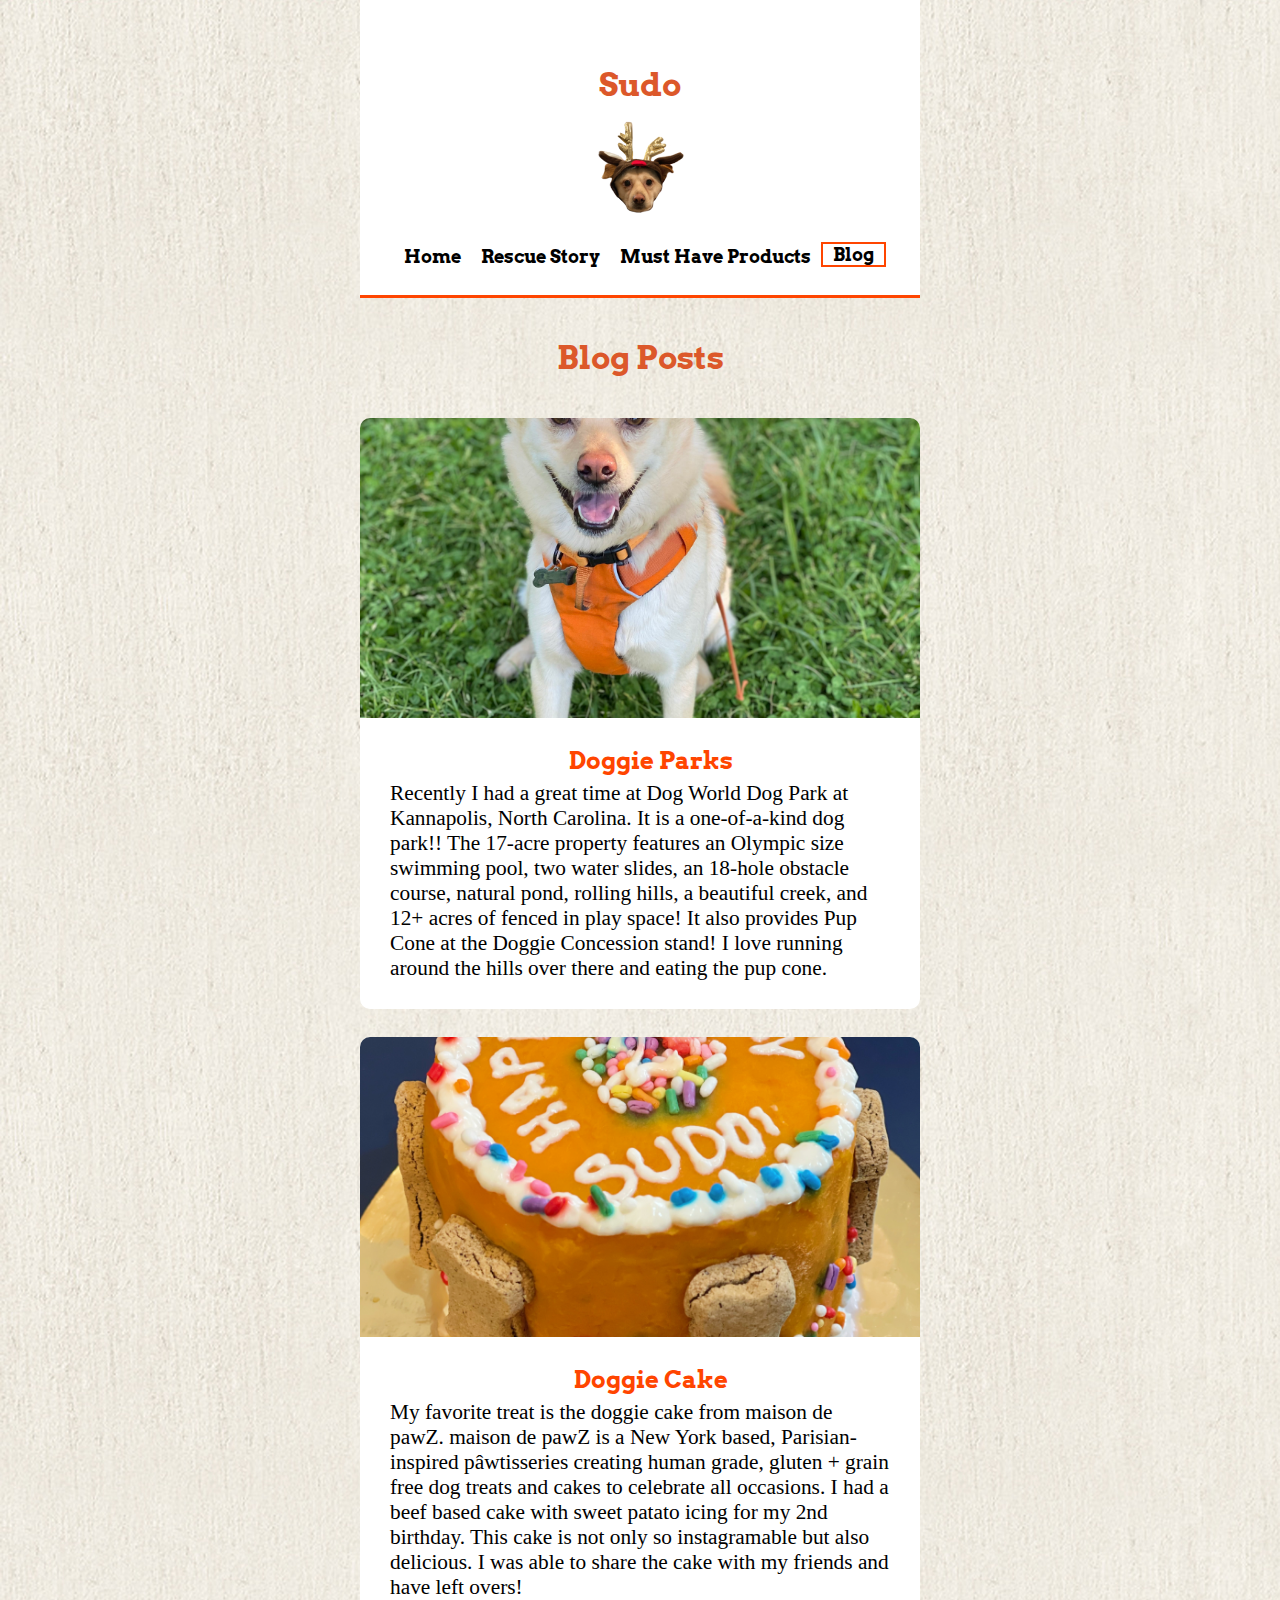
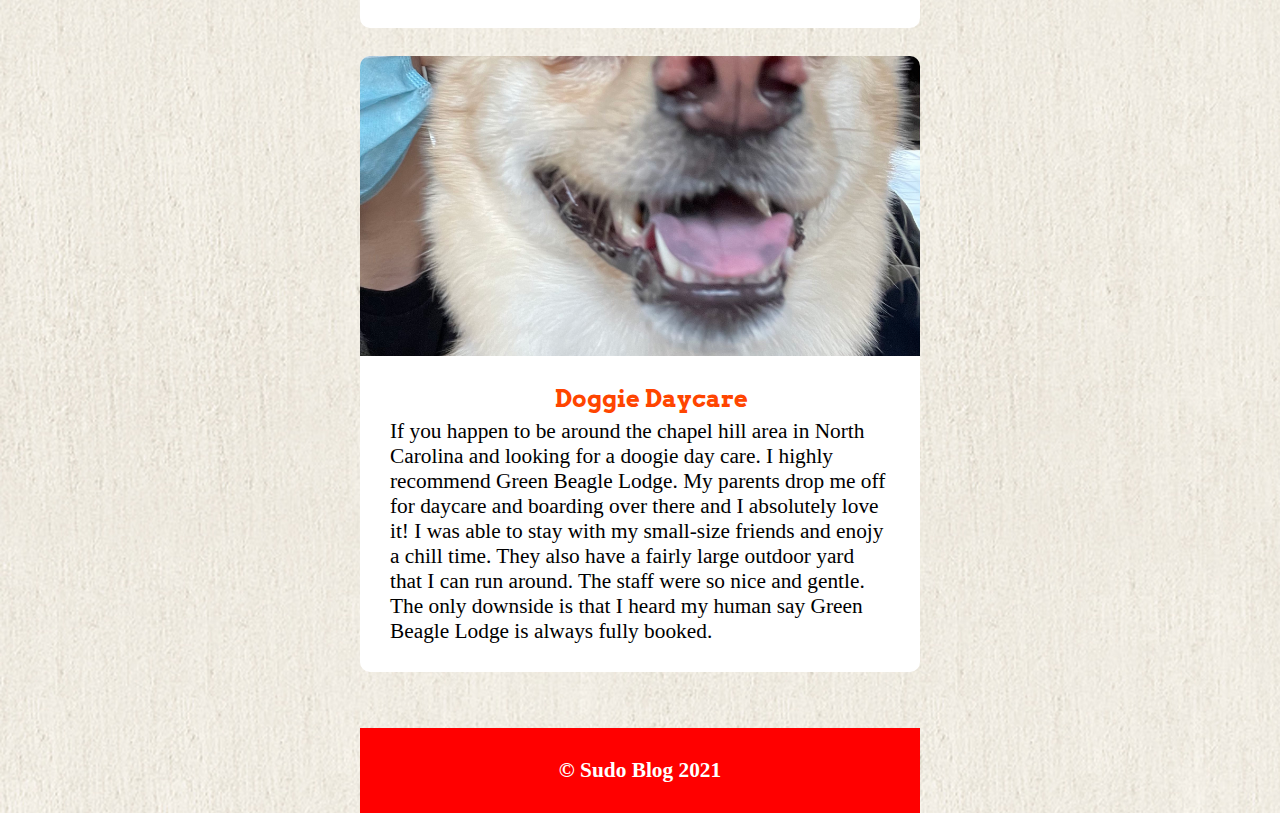
==== blog.html @ 97e392d0 "Add files via upload" ====
<!DOCTYPE html>
<html lang="en">

<head>
  <meta charset="utf-8">
  <meta name="viewport" content="width=device-width, initial-scale=1.0">
  <link rel="stylesheet" type="text/css" href="css/html5reset.css">
  <link rel="stylesheet" type="text/css" href="css/starter.css">
  <link rel="stylesheet" type="text/css" href="css/style.css">
  <link rel="favicon" type="image/png" href="images/logo 1.png"/>
  <link rel="preconnect" href="https://fonts.googleapis.com">
  <link rel="preconnect" href="https://fonts.gstatic.com" crossorigin>
  <link href="https://fonts.googleapis.com/css2?family=Arvo:ital,wght@0,400;0,700;1,400;1,700&display=swap"
    rel="stylesheet">

  <title>Blog Posts</title>
</head>

<body>
  <a class="skip">Skip to Main Content</a>
  <header id="navbar">
    <h1>Sudo</h1>
    <img src="images/logo 1.png" alt="" id="logo">
    <nav>
      <ul class="nav_links">
        <li class="nav_item"><a href="index.html">Home</a></li>
        <li class="nav_item"><a href="rescue.html">Rescue Story</a></li>
        <li class="nav_item"><a href="products.html">Must Have Products</a></li>
        <li class="nav_item current"><a href="blog.html">Blog</a></li>
      </ul>
    </nav>
  </header>
  <main class="about" id="skip">
    <h1>Blog Posts</h1>
  
    <div class="blog">
      <img class="blog-thumb" src="images/IMG_1020.jpg"></img>
      <h3 class="Blog-title"> Doggie Parks</h3>
      <p class="blog-content"> Recently I had a great time at Dog World Dog Park at Kannapolis, North Carolina. It is a one-of-a-kind dog park!!  The 17-acre property features an Olympic size swimming pool, two water slides, an 18-hole obstacle course, natural pond, rolling hills, a beautiful creek, and 12+ acres of fenced in play space! It also provides Pup Cone at the Doggie Concession stand! I love running around the hills over there and eating the pup cone. 
      </p>
    </div>
  
    <div class="blog">
      <img class="blog-thumb" src="images/IMG_1510.JPG"></img>
      <h3 class="blog-title"> Doggie Cake</h3>
      <p class="blog-content"> My favorite treat is the doggie cake from maison de pawZ. maison de pawZ  is a New York based, Parisian-inspired pâwtisseries creating human grade, gluten + grain free dog treats and cakes to celebrate all occasions. I had a beef based cake with sweet patato icing for my 2nd birthday. This cake is not only so instagramable but also delicious. I was able to share the cake with my friends and have left overs!   
      </p>
    </div>
  
    <div class="blog">
      <img class="blog-thumb" src="images/IMG_6121.jpg"></img>
      <h3 class="blog-title"> Doggie Daycare</h3>
      <p class="blog-content"> If you happen to be around the chapel hill area in North Carolina and looking for a doogie day care. I highly recommend Green Beagle Lodge. My parents drop me off for daycare and boarding over there and I absolutely love it! I was able to stay with my small-size friends and enojy a chill time. They also have a fairly large outdoor yard that I can run around. The staff were so nice and gentle. The only downside is that I heard my human say Green Beagle Lodge is always fully booked. 
      </p>
    </div>
  </main>

  <footer>
    <p>&copy; Sudo Blog 2021</p>
  </footer>
</body>

</html>
---- css/starter.css ----
body{
    margin: 0;
    padding: 0;
    font-size: 16pt; /* test for this! Make all sizes em or rem */
  }
  
  header{
    background: #fff;
    border-bottom: 3px solid orangered;
  }
  
  h1{
    font-size: 2em;
    text-align: center;
    line-height: 2;
  }
  
  h2{
    font-size: 1.5em;
    text-align: center;
    padding: 5px;
  }
  
  p {
    padding: 0 30px;
  }
  
  a.skip{
    background: white;
    left: 0;
    padding: 6px;
    position: absolute;
    top: -40px;
    -webkit-transition: top 1s ease-out;
    transition: top 1s ease-out;
    z-index: 1;
  }
  
  a.skip:focus{
    top:20px;
    color: black;
    text-decoration-style: solid;
  }
  
  *:focus{
    border: 2px solid rgb(255, 69, 0);
  }


  .nav_item a{
    padding: 10px;
  }
  
  .nav_item a:hover, a:focus{
    color: red;
    font-weight: bolder;
    text-decoration: underline;
    -webkit-text-decoration-style: wavy;
            text-decoration-style: wavy;
  }

  .pricing{
    min-height: 475px;
  }

  .card {
    margin: 12px;
    background: #fff;
    border-radius: 7px;
    padding: 0 0 25px 0;
  
  }

  .card > ul{
    list-style: none;
    padding-left: 5px;
  }
  
  .card > ul li {
    width: 90%;
    margin: 20px auto;
    
  }

.card button{
    width: 90%;
    height: 40px;
    border: 0;
    margin-left: 5%;
    border-radius: 7px;
    color: white;
    font-size: 1em;
  }
  
  .card h3{
    font-size: 4em;
    color: white;
    text-align: center;
  }
  
  .card_big{
    -webkit-transform: initial;
            transform: initial;
  }

  .gallery{
    min-height: 600px;
  }
  
  footer{
    background-color: red;
    color: white;
    padding: 30px;
    text-align: center;
    margin-top: 10%;
    font-weight: bolder;
  }
  
  footer p{
    font-weight: bolder;
  }

  @media screen and (min-width: 850px){
    .card_big{
        -webkit-transform: scaleY(1.1);
        transform: scaleY(1.1);
        z-index: -99;
  }
}
---- css/style.css ----
body {
  font-family: "Calibri, sans-serif";
  background-color: #f1f1f1;
  background-image: url("../images/bgimg.jpeg");
}

header {
  font-family: 'Arvo', serif;
  display: flex;
  flex-direction: column;
  align-items: center;
  padding: 5%;
  font-size: large;
  color: red;
}

.nav_links {
  display: flex;
  color: red;
  align-items: flex-end;
  justify-content: center;
  text-align: center;
  font-size: medium;
  padding-top: 5%;
  font-weight:900;
  font-size: large;

}

li.nav_item{
  color: red;
}

a:link {
  text-decoration: none;
}

.nav_links .current {
  text-decoration-style: wavy;
  color: yellow;
  border: 2px solid orangered;
}

figcaption {
  font-family: "Calibri, sans-serif";
  font-size: medium;
  text-align: center;
  padding-top: 5%;
}

h1 {
  font-size: xx-large;
  padding-top: 5%;
  font-family: 'Arvo', serif;
  color: #dc582a;
  font-weight: bold;
}

h2 {
  font-size: x-large;
  padding-top: 5%;
  font-family: 'Arvo', serif;
  color: #dc582a;
  font-weight: bold;
}

p {
  font-family: "Calibri, sans-serif";
}

.card header {
  background: orangered;
  border: 2px solid orangered;
  padding-top: 20px;
  padding-bottom: 20px;
  border-radius: 10px 10px 0px 0px;
  font-size: 6px;

}

.recent {
  min-height: 475px;
  display: flex;
  flex-wrap: wrap;
  justify-content: center;
  align-items: center;
}

.card {
  display: flex;
  flex-direction: column;
  flex-basis: 400px;
  justify-content: center;

}


#logo {
  animation-name: logo;
  animation-duration: 5s;
  animation-iteration-count: 1;
}

/*contact form starts here*/
input[type=text],
select,
textarea {
  width: 100%;
  padding: 12px;
  border: 1px solid #ccc;
  border-radius: 4px;
  box-sizing: border-box;
  margin-top: 6px;
  margin-bottom: 16px;
  resize: vertical;
}

input[type=submit] {
  background-color: orangered;
  color: white;
  font-weight: bolder;
  padding: 12px 20px;
  border: none;
  border-radius: 4px;
  cursor: pointer;
}

input[type=submit]:hover {
  background-color: orangered;
}

.form {
  border-radius: 5px;
  background-color: #f2f2f2;
  padding: 20px;
  margin-top: 5%;
}

h3 {
  margin-top: 20%;
  font-size: x-large;
  font-family: 'Arvo', serif;
  color: orangered;
  font-weight: bold;
  text-align: center;
}

/*contact form ends here*/




/*grid starts here*/
.container {
  display: grid;
  grid-auto-columns: max-content;
  grid-auto-flow: dense;
  grid-auto-rows: minmax(100px, auto);
  grid-gap: 25px;
  grid-template-columns: repeat(2, 1fr);
  margin: 60px auto;
  max-width: 800px;

}

.product {
  justify-content: center;
}

.product_image {
  display: block;
  min-height: 200px;
  width: 100%;

}

/*grid ends here*/




/*flip card keybaord accessible starts here*/
.flip-card {
  background-color: transparent;
  width: 300px;
  height: 300px;
  perspective: 1000px;
  margin: auto;
}

.flip-card-inner {
  position: relative;
  width: 100%;
  height: 100%;
  text-align: center;
  transition: transform 0.6s;
  transform-style: preserve-3d;
  box-shadow: 0 4px 8px 0 rgba(0, 0, 0, 0.2);
}

.flip-card:hover .flip-card-inner,
.flip-card:focus .flip-card-inner
{
  transform: rotateY(180deg);
}


.flip-card-front,
.flip-card-back {
  position: absolute;
  width: 100%;
  height: 100%;
  -webkit-backface-visibility: hidden;
  backface-visibility: hidden;
}

.flip-card-front {
  background-color: #bbb;
  color: black;
}

.flip-card-back h1{
color: white;
}

.flip-card-back {
  background-color: orangered;
  color: white;
  transform: rotateY(180deg);
  text-align: center;
}

/*flip card keybaord accessible ends here*/




/*blog post style starts here*/

.blog {
  display: flex;
  flex-direction: column;
  background-color: white;
  height: 600;
  margin-top: 5%;
  border-radius: 10px 10px 10px 10px;

}

.blog img {
  width: 100%;
  height: 300px;
  border-radius: 10px 10px 0px 0px;
  object-fit: cover;
}

.blog h3 {
  margin-top: 5%;
  margin-left: 4%;
  font-weight: bold;
}

.blog p {
  margin-top: 5px;
  margin-bottom: 5%;
}

.blog:hover {
  -webkit-transform: translate(10px, -10px);
  -ms-transform: translate(10px, -10px);
  transform: translate(10px, -5px);
  -webkit-box-shadow: 0 10px 20px rgba(255, 69, 0, 0.08);
  box-shadow: 0 20px 40px rgba(255, 69, 0, 0.08);
}


/*blog post style ends here*/



/*parallax effect starts here*/
.parallax1 {
  background-image: url("../images/IMG_4971.JPG");
  min-height: 300px;
  background-attachment: fixed;
  background-position: center;
  background-repeat: no-repeat;
  background-size: cover;
}

.parallax2 {
  background-image: url("../images/IMG_8491.JPG");
  min-height: 300px;
  background-attachment: fixed;
  background-position: center;
  background-repeat: no-repeat;
  background-size: cover;
}

.parallax3 {
  background-image: url("../images/IMG_4982.JPG");
  min-height: 300px;
  background-attachment: fixed;
  background-position: center;
  background-repeat: no-repeat;
  background-size: cover;
}


/*parallax effect ends here*/


/*carousel starts here inspired by css tricks image carouselhttps://css-tricks.com/css-only-carousel/
*/
@keyframes tonext {
  75% {
    left: 0;
  }

  95% {
    left: 100%;
  }

  98% {
    left: 100%;
  }

  99% {
    left: 0;
  }
}

@keyframes tostart {
  75% {
    left: 0;
  }

  95% {
    left: -300%;
  }

  98% {
    left: -300%;
  }

  99% {
    left: 0;
  }
}

@keyframes snap {
  96% {
    scroll-snap-align: center;
  }

  97% {
    scroll-snap-align: none;
  }

  99% {
    scroll-snap-align: none;
  }

  100% {
    scroll-snap-align: center;
  }
}

body {
  max-width: 37.5rem;
  margin: 0 auto;
  padding: 0 1.25rem;
}

* {
  box-sizing: border-box;
  scrollbar-color: transparent transparent;
  scrollbar-width: 0px;
}

*::-webkit-scrollbar {
  width: 0;
}

*::-webkit-scrollbar-track {
  background: transparent;
}

*::-webkit-scrollbar-thumb {
  background: transparent;
  border: none;
}

* {
  -ms-overflow-style: none;
}

ol,
li {
  list-style: none;
  margin: 0;
  padding: 0;
}

.carousel {
  position: relative;
  padding-top: 75%;
  filter: drop-shadow(0 0 10px #0003);
  perspective: 100px;
}

.carousel__viewport {
  position: absolute;
  top: 0;
  right: 0;
  bottom: 0;
  left: 0;
  display: flex;
  overflow-x: scroll;
  counter-reset: item;
  scroll-behavior: smooth;
  scroll-snap-type: x mandatory;
}

.carousel__slide {
  position: relative;
  flex: 0 0 100%;
  width: 100%;
  background-image: url("../images/IMG_2811.jpg");
  background-size: 380px;
  counter-increment: item;
  background-repeat: no-repeat;

}

.carousel__slide:nth-child(2) {
  background-image: url("../images/IMG_1472.jpg");
  background-size: 380px;
  background-repeat: no-repeat;
}

.carousel__slide:nth-child(3) {
  background-image: url("../images/IMG_1475.jpg");
  background-size: 380px;
  background-repeat: no-repeat;
}

.carousel__slide:nth-child(4) {
  background-image: url("../images/IMG_1476.jpg");
  background-size: 380px;
  background-repeat: no-repeat;
}


.carousel__slide:before {
  content: counter(item);
  position: absolute;
  top: 50%;
  left: 50%;
  transform: translate3d(-50%, -40%, 70px);
  color: #fff;
  font-size: 2em;
}

.carousel__snapper {
  position: absolute;
  top: 0;
  left: 0;
  width: 100%;
  height: 100%;
  scroll-snap-align: center;
}


@media (hover: hover) {
  .carousel__snapper {
    animation-name: tonext, snap;
    animation-timing-function: ease;
    animation-duration: 4s;
    animation-iteration-count: infinite;
  }

  .carousel__slide:last-child .carousel__snapper {
    animation-name: tostart, snap;
  }
}

@media (prefers-reduced-motion: reduce) {
  .carousel__snapper {
    animation-name: none;
  }

  .parallax {
    background-attachment: scroll;
  }

}

.carousel:hover .carousel__snapper,
.carousel:focus-within .carousel__snapper {
  animation-name: none;
}

.carousel__navigation {
  position: absolute;
  right: 0;
  bottom: 0;
  left: 0;
  text-align: center;
}

.carousel__navigation-list,
.carousel__navigation-item {
  display: inline-block;
}

.carousel__navigation-button {
  display: inline-block;
  width: 1.5rem;
  height: 1.5rem;
  background-color: orangered;
  background-clip: content-box;
  border: 0.25rem solid transparent;
  border-radius: 50%;
  font-size: 0;
  transition: transform 0.1s;
}

.carousel::before,
.carousel::after,
.carousel__prev,
.carousel__next {
  position: absolute;
  top: 0;
  margin-top: 37.5%;
  width: 4rem;
  height: 4rem;
  transform: translateY(-50%);
  border-radius: 50%;
  font-size: 0;
  outline: 0;
}

.carousel::before,
.carousel__prev {
  left: -1rem;
}

.carousel::after,
.carousel__next {
  right: -1rem;
}

.carousel::before,
.carousel::after {
  content: '';
  z-index: 1;
  background-color: #333;
  background-size: 1.5rem 1.5rem;
  background-repeat: no-repeat;
  background-position: center center;
  color: #fff;
  font-size: 2.5rem;
  line-height: 4rem;
  text-align: center;
  pointer-events: none;
}

.carousel::before {
  background-image: url("data:image/svg+xml,%3Csvg viewBox='0 0 100 100' xmlns='http://www.w3.org/2000/svg'%3E%3Cpolygon points='0,50 80,100 80,0' fill='%23fff'/%3E%3C/svg%3E");
}

.carousel::after {
  background-image: url("data:image/svg+xml,%3Csvg viewBox='0 0 100 100' xmlns='http://www.w3.org/2000/svg'%3E%3Cpolygon points='100,50 20,100 20,0' fill='%23fff'/%3E%3C/svg%3E");
}

/* carousel ends here*/


@media (prefers-reduced-motion: reduce) {
  #logo {
    animation: none;
  }
}



/* @media screen and (min-width: 850px){

  } */
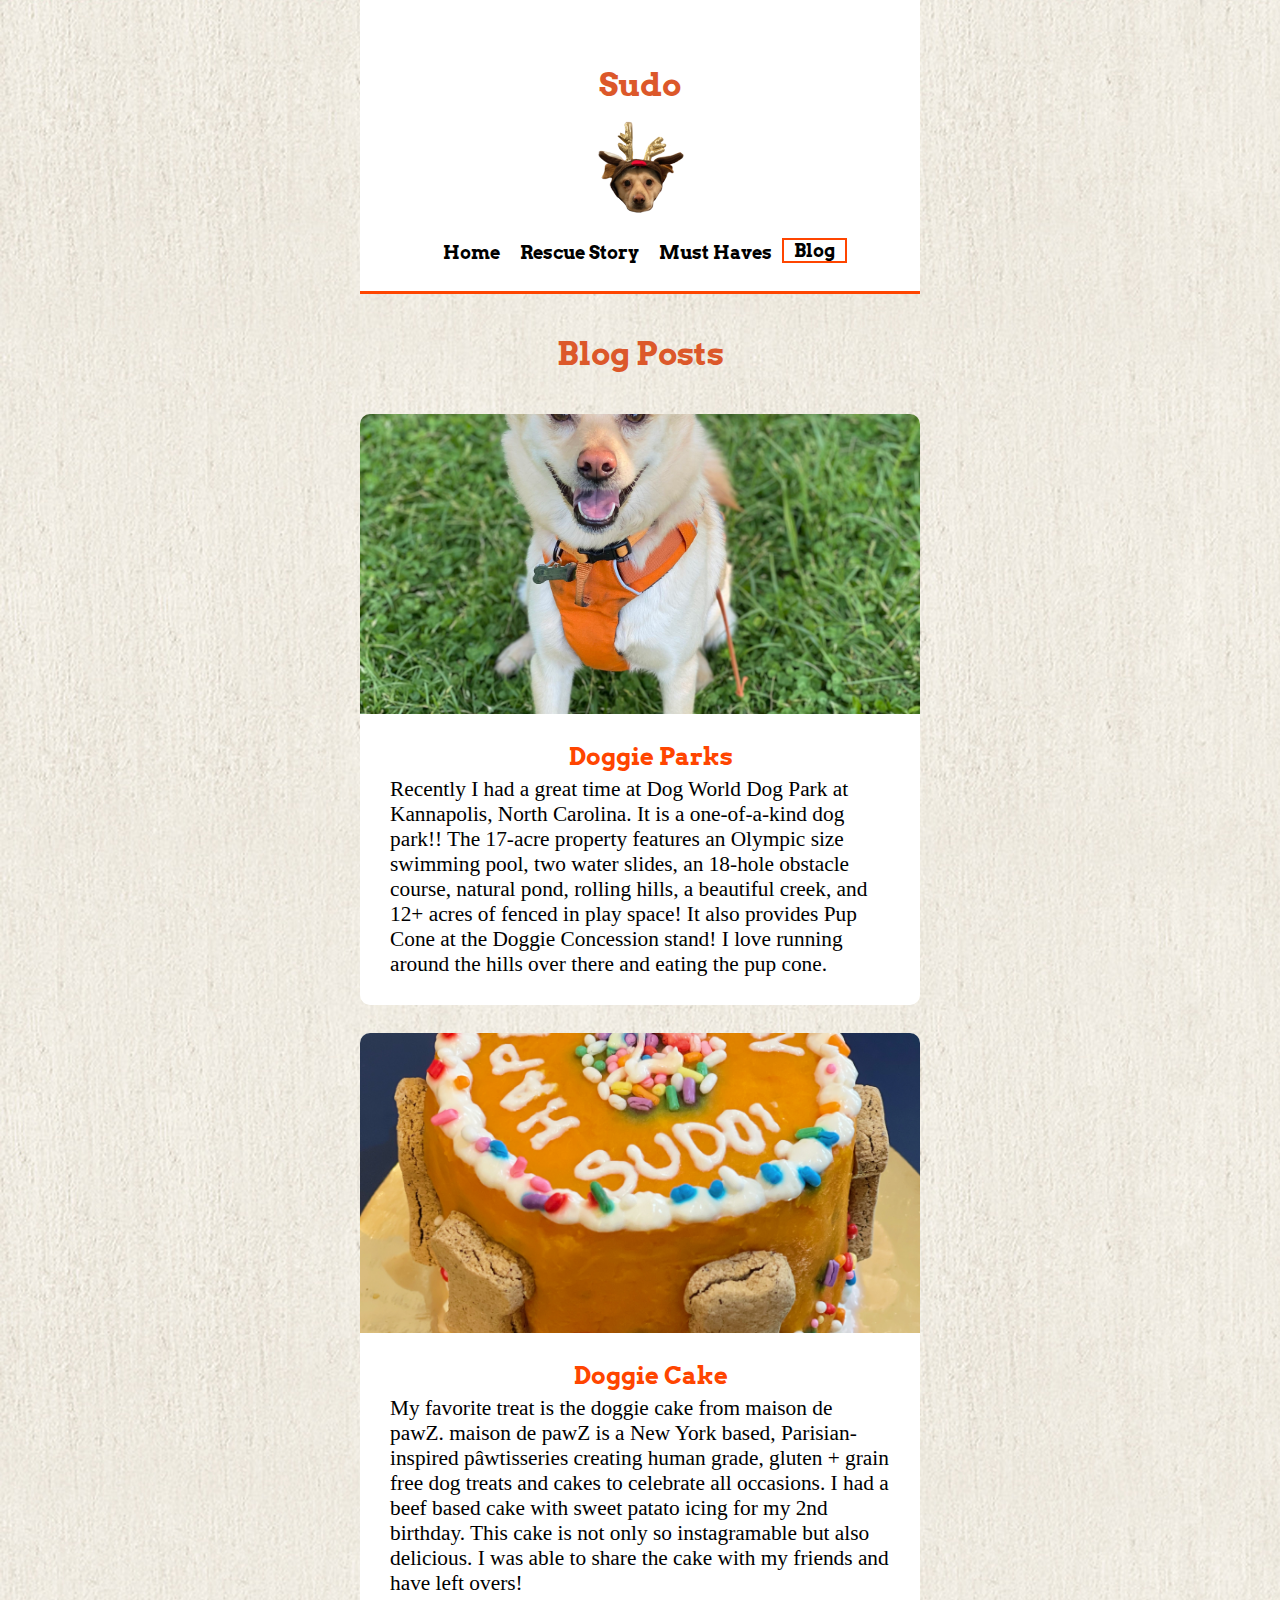
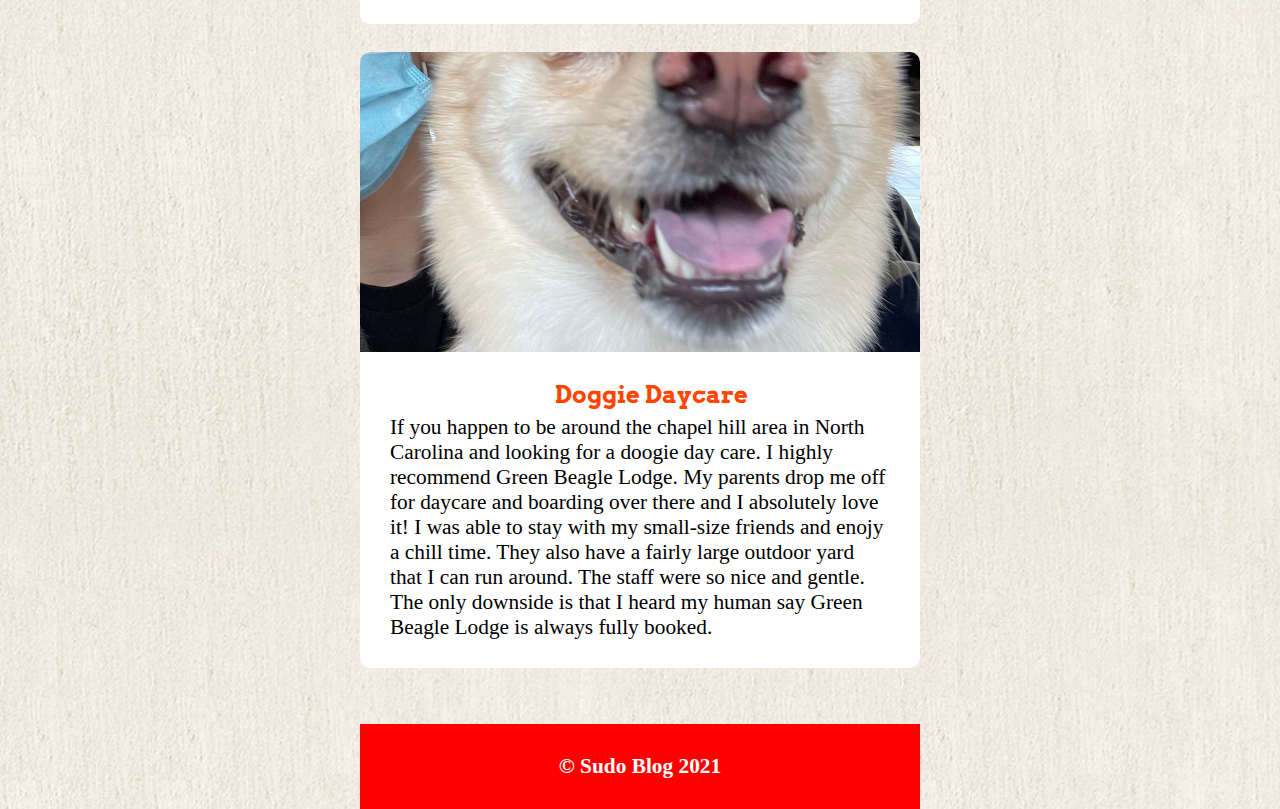
==== commit 7382db79: "Add files via upload" ====
--- a/blog.html
+++ b/blog.html
@@ -25,7 +25,7 @@
       <ul class="nav_links">
         <li class="nav_item"><a href="index.html">Home</a></li>
         <li class="nav_item"><a href="rescue.html">Rescue Story</a></li>
-        <li class="nav_item"><a href="products.html">Must Have Products</a></li>
+        <li class="nav_item"><a href="products.html">Must Haves</a></li>
         <li class="nav_item current"><a href="blog.html">Blog</a></li>
       </ul>
     </nav>
